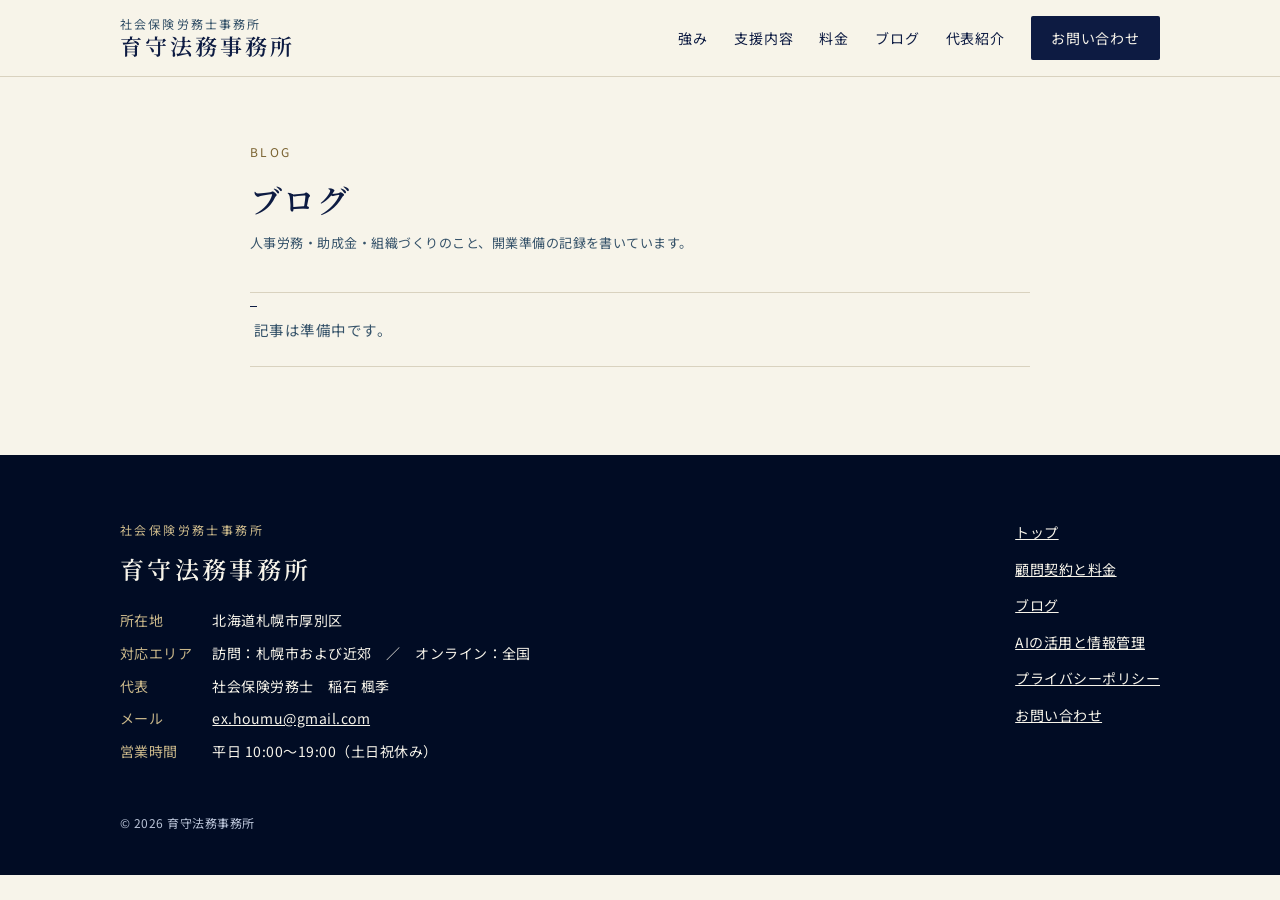
==== blog/index.html @ 2f94a92c "ブログの仕組みを追加（blog/src のMarkdownから blog/build.py で生成） Co-Authored-By: Claude Opus 5.5 <noreply@anthropi" ====
<!doctype html>
<html lang="ja">
<head>
<meta charset="utf-8">
<meta name="viewport" content="width=device-width, initial-scale=1">
<title>ブログ｜育守法務事務所</title>
<meta name="description" content="札幌の社会保険労務士事務所「育守法務事務所」のブログ。人事労務・助成金・組織づくりのことを書いています。">
<meta property="og:type" content="article">
<meta property="og:title" content="ブログ｜育守法務事務所">
<meta property="og:description" content="札幌の社会保険労務士事務所「育守法務事務所」のブログ。人事労務・助成金・組織づくりのことを書いています。">
<meta property="og:url" content="https://exhoumu.github.io/blog/">
<meta property="og:image" content="https://exhoumu.github.io/img/ogp.jpg">
<link rel="canonical" href="https://exhoumu.github.io/blog/">
<link rel="icon" type="image/png" href="../img/favicon.png">
<link rel="apple-touch-icon" href="../img/apple-touch-icon.png">
<link rel="preconnect" href="https://fonts.googleapis.com">
<link rel="preconnect" href="https://fonts.gstatic.com" crossorigin>
<link rel="stylesheet" href="https://fonts.googleapis.com/css2?family=Noto+Sans+JP:wght@400;500&amp;family=Noto+Serif+JP:wght@400;600&amp;display=swap">
<link rel="stylesheet" href="../css/site.css">
<style>
.bl{padding:64px 0 88px}
.bl .eb{margin:0;font-size:12px;letter-spacing:.2em;color:#7A6230}
.bl h1{font-family:'Noto Serif JP',serif;font-weight:600;font-size:32px;line-height:1.6;letter-spacing:.04em;margin:10px 0 6px}
.bl .date{font-size:13px;color:#355269;margin:0 0 36px}
.art{font-size:16.5px;line-height:2.05}
.art p{margin:0 0 1.5em}
.art h2{font-family:'Noto Serif JP',serif;font-weight:600;font-size:22px;line-height:1.6;margin:2.4em 0 .9em;padding-bottom:10px;border-bottom:1px solid #D9D2BF}
.art ul{margin:0 0 1.5em;padding-left:1.3em}
.art li{margin:.3em 0}
.art a{color:#0D1B42}
.cta{margin:56px 0 0;background:#0D1B42;color:#F7F4EA;padding:30px 32px}
.cta p{margin:0 0 16px;line-height:1.9}
.cta a.b{display:inline-flex;align-items:center;min-height:46px;padding:0 24px;background:#F7F4EA;color:#0D1B42;text-decoration:none;font-weight:500;letter-spacing:.06em}
.cta small{display:block;margin-top:12px;color:#B8C2D6;font-size:12.5px}
.by{margin:40px 0 0;display:flex;gap:18px;align-items:center;border-top:1px solid #D9D2BF;padding-top:24px}
.by img{width:72px;height:72px;object-fit:cover;border-radius:50%}
.by p{margin:0;font-size:14px;line-height:1.8}
.list{list-style:none;margin:0;padding:0;border-top:1px solid #D9D2BF}
.list li{border-bottom:1px solid #D9D2BF}
.list a{display:block;padding:24px 4px;text-decoration:none;color:#0D1B42}
.list .t{font-family:'Noto Serif JP',serif;font-weight:600;font-size:20px;line-height:1.6}
.list .d{font-size:13px;color:#355269}
.list .x{font-size:14.5px;color:#355269;margin-top:4px;line-height:1.8}
.back{margin:40px 0 0;font-size:14px}
@media (max-width:640px){.bl{padding:40px 0 64px}.bl h1{font-size:24px}.art{font-size:16px}.cta{padding:24px 20px}}
</style>
</head>
<body>
<div class="ik">
  <header class="hd">
    <div class="wrap">
      <a class="logo" href="../index.html"><small>社会保険労務士事務所</small><span>育守法務事務所</span></a>
      <nav class="nav" aria-label="メインメニュー">
        <a href="../index.html#strength">強み</a>
        <a href="../index.html#service">支援内容</a>
        <a href="../price.html">料金</a>
        <a href="../blog/">ブログ</a>
        <a href="../index.html#profile">代表紹介</a>
        <a class="btn" href="../index.html#contact">お問い合わせ</a>
      </nav>
    </div>
  </header>
  <main class="bl">
    <div class="wrap narrow">
      <p class="eb">BLOG</p>
      <h1>ブログ</h1>
      <p class="date">人事労務・助成金・組織づくりのこと、開業準備の記録を書いています。</p>
      <ul class="list"><li style="padding:24px 4px;color:#355269">記事は準備中です。</li></ul>
    </div>
  </main>
  <footer class="ft">
    <div class="wrap">
      <div class="cols">
        <div>
          <p style="margin: 0; font-size: 12px; letter-spacing: 0.2em; color: #C9B78A">社会保険労務士事務所</p>
          <p class="serif" style="margin: 4px 0 0; font-weight: 600; font-size: 24px; letter-spacing: 0.14em">育守法務事務所</p>
          <dl>
            <dt>所在地</dt><dd>北海道札幌市厚別区</dd>
            <dt>対応エリア</dt><dd>訪問：札幌市および近郊　／　オンライン：全国</dd>
            <dt>代表</dt><dd>社会保険労務士　稲石 楓季</dd>
            <dt>メール</dt><dd><a href="mailto:ex.houmu@gmail.com">ex.houmu@gmail.com</a></dd>
            <dt>営業時間</dt><dd>平日 10:00〜19:00（土日祝休み）</dd>
          </dl>
        </div>
        <nav aria-label="フッターメニュー">
          <a href="../index.html">トップ</a>
          <a href="../price.html">顧問契約と料金</a>
          <a href="./">ブログ</a>
          <a href="../policy.html#ai">AIの活用と情報管理</a>
          <a href="../policy.html">プライバシーポリシー</a>
          <a href="../index.html#contact">お問い合わせ</a>
        </nav>
      </div>
      <p style="margin: 48px 0 0; font-size: 12px; color: #B8C2D6">© 2026 育守法務事務所</p>
    </div>
  </footer>
</div>
</body>
</html>
---- css/site.css ----
/* 育守法務事務所 Webサイト 共通スタイル */
html{scroll-behavior:smooth;scroll-padding-top:90px}
body{margin:0;background:#F7F4EA}
a{color:#0D1B42}a:hover{color:#355269}
img{max-width:100%}
.ik{font-family:'Noto Sans JP',sans-serif;color:#0D1B42;background:#F7F4EA;font-size:16px;line-height:1.9;letter-spacing:0.03em}
.ik *{box-sizing:border-box}
.wrap{max-width:1120px;margin:0 auto;padding:0 40px}
.wrap.narrow{max-width:860px}
.serif{font-family:'Noto Serif JP',serif}

/* ヘッダー */
.hd{position:sticky;top:0;z-index:5;background:rgba(247,244,234,0.96);border-bottom:1px solid #D9D2BF}
.hd .wrap{display:flex;justify-content:space-between;align-items:center;gap:24px;min-height:76px;flex-wrap:wrap}
.logo{display:flex;flex-direction:column;text-decoration:none;line-height:1.3}
.logo small{font-size:12px;letter-spacing:0.18em;color:#355269}
.logo span{font-family:'Noto Serif JP',serif;font-weight:600;font-size:22px;letter-spacing:0.14em;color:#0D1B42}
.nav{display:flex;gap:26px;align-items:center;flex-wrap:wrap;font-size:14px}
.nav a{text-decoration:none;letter-spacing:0.06em}

/* ボタン */
.btn{display:inline-flex;align-items:center;justify-content:center;min-height:48px;padding:0 26px;background:#0D1B42;color:#F7F4EA !important;text-decoration:none;font-size:15px;letter-spacing:0.08em;border-radius:2px}
.btn:hover{background:#16264F}
.btn.line{background:transparent;color:#0D1B42 !important;border:1px solid #0D1B42}
.btn.line:hover{background:#FCFBF5}
.btn.light{background:#F7F4EA;color:#0D1B42 !important}
.btn.light:hover{background:#FCFBF5}
.nav .btn{min-height:44px;padding:0 20px;font-size:14px}

/* 見出し・本文 */
.sec{padding:112px 0}
.eyebrow{font-family:'Noto Serif JP',serif;font-size:13px;letter-spacing:0.24em;color:#7A6230;margin:0 0 12px}
.h1{font-family:'Noto Serif JP',serif;font-weight:600;font-size:30px;letter-spacing:0.06em;margin:0 0 28px;line-height:1.5}
.h2{font-family:'Noto Serif JP',serif;font-weight:600;font-size:32px;line-height:1.5;letter-spacing:0.06em;margin:0 0 20px}
.h3{font-family:'Noto Serif JP',serif;font-weight:600;font-size:20px;letter-spacing:0.05em;margin:0 0 14px}
.lead{font-size:17px;line-height:2;color:#355269;margin:0}
.nt{margin:0;font-size:13px;line-height:1.75;color:#355269}
.rule{border:0;border-top:1px solid #C9B78A;margin:0}
.deep{background:#0D1B42;color:#F7F4EA}
.deep .eyebrow{color:#C9B78A}
.deep .lead{color:#B8C2D6}

/* カード・リスト */
.grid3{display:grid;grid-template-columns:repeat(3,1fr);gap:24px}
.card{background:#FCFBF5;border-top:2px solid #0D1B42;padding:28px 28px 30px}
.card h3{font-family:'Noto Serif JP',serif;font-weight:600;font-size:19px;margin:6px 0 14px;letter-spacing:0.04em;line-height:1.6}
.num{font-family:'Noto Serif JP',serif;font-size:14px;color:#7A6230;letter-spacing:0.1em}
.list{margin:0;padding:0;list-style:none;display:flex;flex-direction:column;gap:8px}
.list li{font-size:14.5px;line-height:1.75;padding-left:16px;position:relative}
.list li::before{content:"";position:absolute;left:0;top:0.9em;width:7px;height:1px;background:#0D1B42}
.price{font-family:'Noto Serif JP',serif;font-weight:600;font-size:30px;margin:10px 0 0}
.price small{font-family:'Noto Sans JP',sans-serif;font-weight:400;font-size:14px;margin-left:4px}

/* 強み */
.str-row{display:grid;grid-template-columns:48px 300px 1fr;gap:16px;align-items:baseline;padding:22px 0;border-bottom:1px solid #D9D2BF}
.str-row .num{font-size:18px}
.str-row h3{font-family:'Noto Serif JP',serif;font-weight:600;font-size:19px;margin:0;letter-spacing:0.04em}
.str-row p{margin:0;font-size:15.5px;line-height:1.85}

/* お問い合わせフォーム */
.form-box{margin-top:40px;background:#F7F4EA;border-radius:2px;overflow:hidden}
.form-box iframe{display:block;width:100%;height:1750px;border:0}

/* 料金ページ */
.page-sub .sec{padding:88px 0}
.page-sub .h2{font-size:28px;margin-bottom:18px}
.page-sub .card{padding:28px 26px 30px;display:flex;flex-direction:column;gap:14px}
.page-sub .card h3{font-size:20px;margin:0}
.page-sub .price{margin:0}
.tbl{width:100%;border-collapse:collapse;font-size:15px}
.tbl th,.tbl td{border-bottom:1px solid #D9D2BF;padding:12px 14px;text-align:left;vertical-align:top}
.tbl td.r{text-align:right;white-space:nowrap;font-variant-numeric:tabular-nums}
.tbl thead th{background:#0D1B42;color:#F7F4EA;font-family:'Noto Serif JP',serif;font-weight:600}
.scroll{overflow-x:auto}
.two{display:grid;grid-template-columns:1fr 1fr;gap:48px}
.basis{background:#0D1B42;color:#F7F4EA;padding:26px 32px;display:grid;grid-template-columns:120px 1fr;gap:10px 20px;font-size:15px;line-height:1.85}
.basis .lbl{font-family:'Noto Serif JP',serif;font-weight:600;color:#C9B78A}
.cond{counter-reset:c;margin:0;padding:0;list-style:none;display:flex;flex-direction:column;border-top:1px solid #D9D2BF}
.cond li{padding:20px 0 20px 52px;border-bottom:1px solid #D9D2BF;position:relative}
.cond li::before{counter-increment:c;content:counter(c);position:absolute;left:0;top:18px;font-family:'Noto Serif JP',serif;font-size:22px;color:#7A6230}
.cond h4{font-family:'Noto Serif JP',serif;font-weight:600;font-size:17px;margin:0 0 6px}
.cond p{margin:0;font-size:15px;line-height:1.85}

/* ポリシーページ */
.doc p{margin:0 0 18px}
.doc h3{font-family:'Noto Serif JP',serif;font-weight:600;font-size:18px;margin:36px 0 10px;padding-top:20px;border-top:1px solid #D9D2BF}
.doc ul{margin:0 0 18px;padding-left:1.4em}
.doc li{margin-bottom:4px}

/* フッター */
.ft{background:#010C24;color:#F7F4EA;padding:64px 0 40px;font-size:14px}
.ft a{color:#F7F4EA}
.ft .cols{display:flex;justify-content:space-between;gap:40px;flex-wrap:wrap}
.ft dl{display:grid;grid-template-columns:auto 1fr;gap:6px 20px;margin:16px 0 0}
.ft dt{color:#C9B78A}
.ft dd{margin:0}
.ft nav{display:flex;flex-direction:column;gap:10px}

/* スマートフォン */
@media (max-width:860px){
.wrap{padding:0 22px}
.sec,.page-sub .sec{padding:68px 0}
.h2,.page-sub .h2{font-size:22px}
.hd{position:relative}
.hd .wrap{min-height:0;padding-top:12px;padding-bottom:12px;gap:10px}
.h1{font-size:24px}
.grid3,.two{grid-template-columns:1fr}
.hero-grid{grid-template-columns:1fr !important}
.hero h1{font-size:30px !important}
.hero{padding:56px 0 48px !important}
.nav{gap:12px 16px;font-size:13px}
.prof{grid-template-columns:1fr !important}
.str-row{grid-template-columns:32px 1fr;gap:6px 12px}
.str-row p{grid-column:2}
.basis{grid-template-columns:1fr;gap:4px;padding:22px}
.basis .lbl{margin-top:10px}
.form-box iframe{height:1900px}
.pc-only{display:none}
}
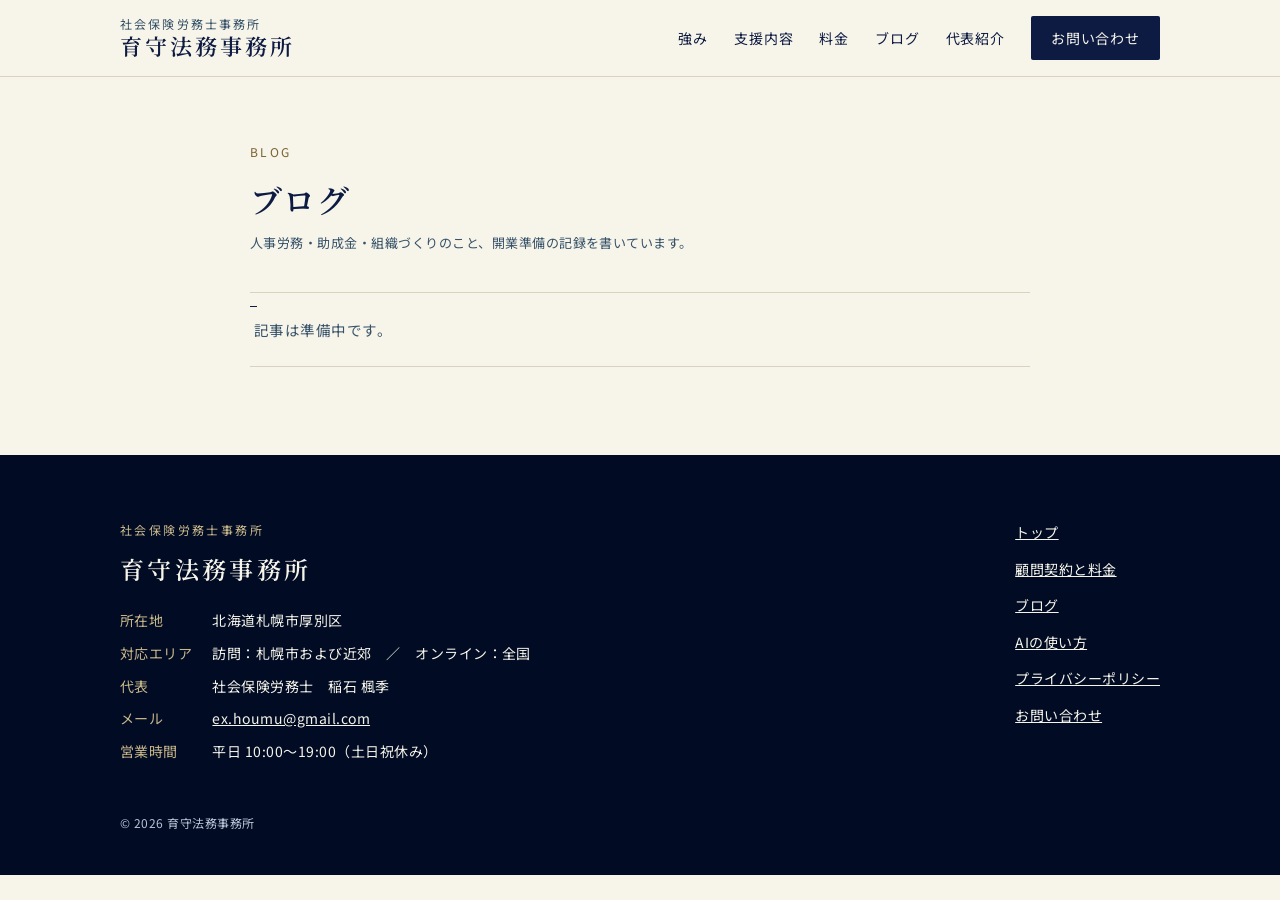
==== commit 774813f0: "AIの使い方のページを追加（使うこと・任せないこととその理由・個人情報の扱い）、各ページからリンク。年次手続きパックは給与計算のご依頼が必要に Co-Authored-By: Claude Opus " ====
--- a/blog/index.html
+++ b/blog/index.html
@@ -86,7 +86,7 @@
           <a href="../index.html">トップ</a>
           <a href="../price.html">顧問契約と料金</a>
           <a href="./">ブログ</a>
-          <a href="../policy.html#ai">AIの活用と情報管理</a>
+          <a href="../ai.html">AIの使い方</a>
           <a href="../policy.html">プライバシーポリシー</a>
           <a href="../index.html#contact">お問い合わせ</a>
         </nav>
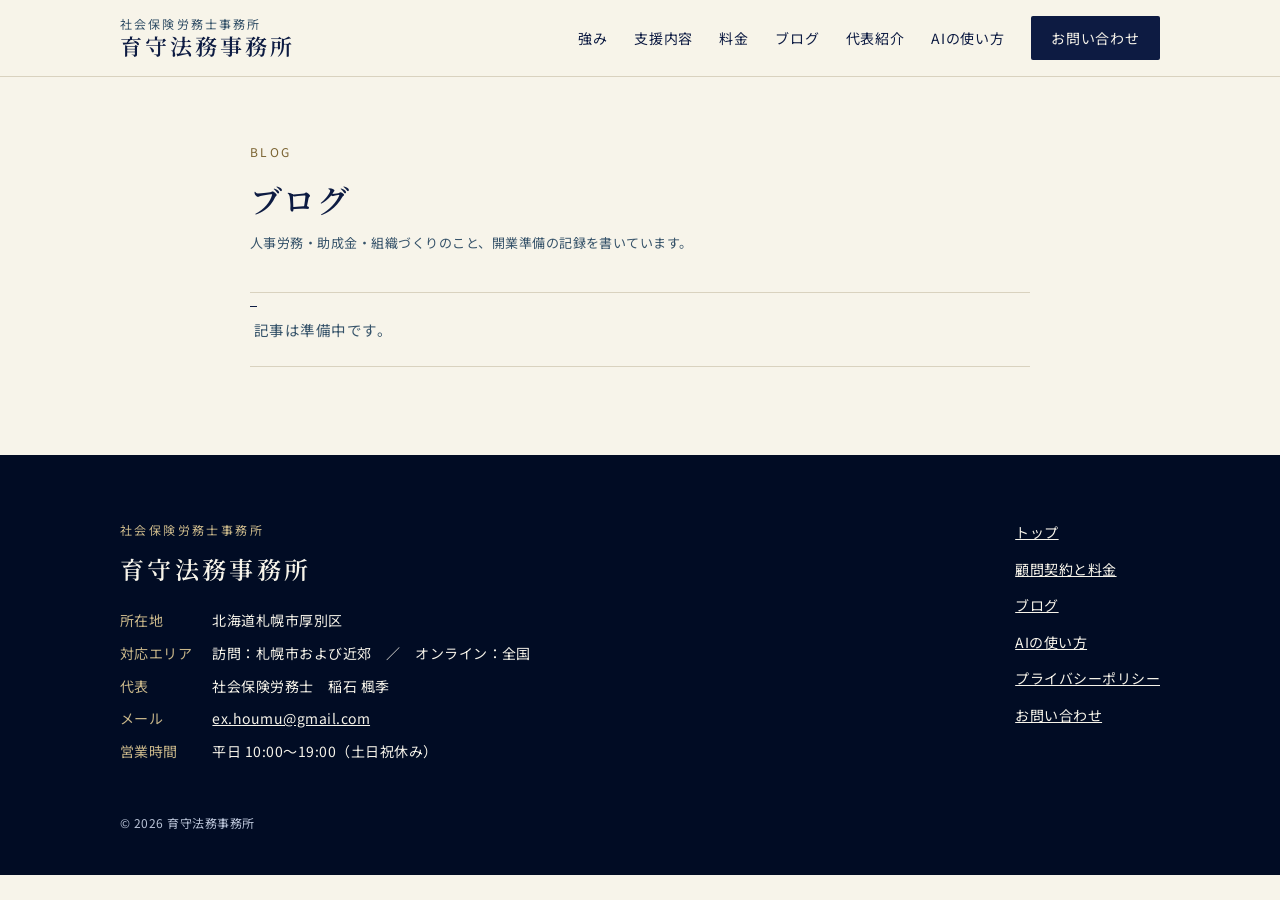
==== commit 2b1b1ef3: "メニューに「AIの使い方」を追加、料金のご案内にAIの使い方のページを追加（資料請求PDF更新） Co-Authored-By: Claude Opus 5.5 <noreply@anthropic." ====
--- a/blog/index.html
+++ b/blog/index.html
@@ -56,6 +56,7 @@
         <a href="../price.html">料金</a>
         <a href="../blog/">ブログ</a>
         <a href="../index.html#profile">代表紹介</a>
+        <a href="../ai.html">AIの使い方</a>
         <a class="btn" href="../index.html#contact">お問い合わせ</a>
       </nav>
     </div>
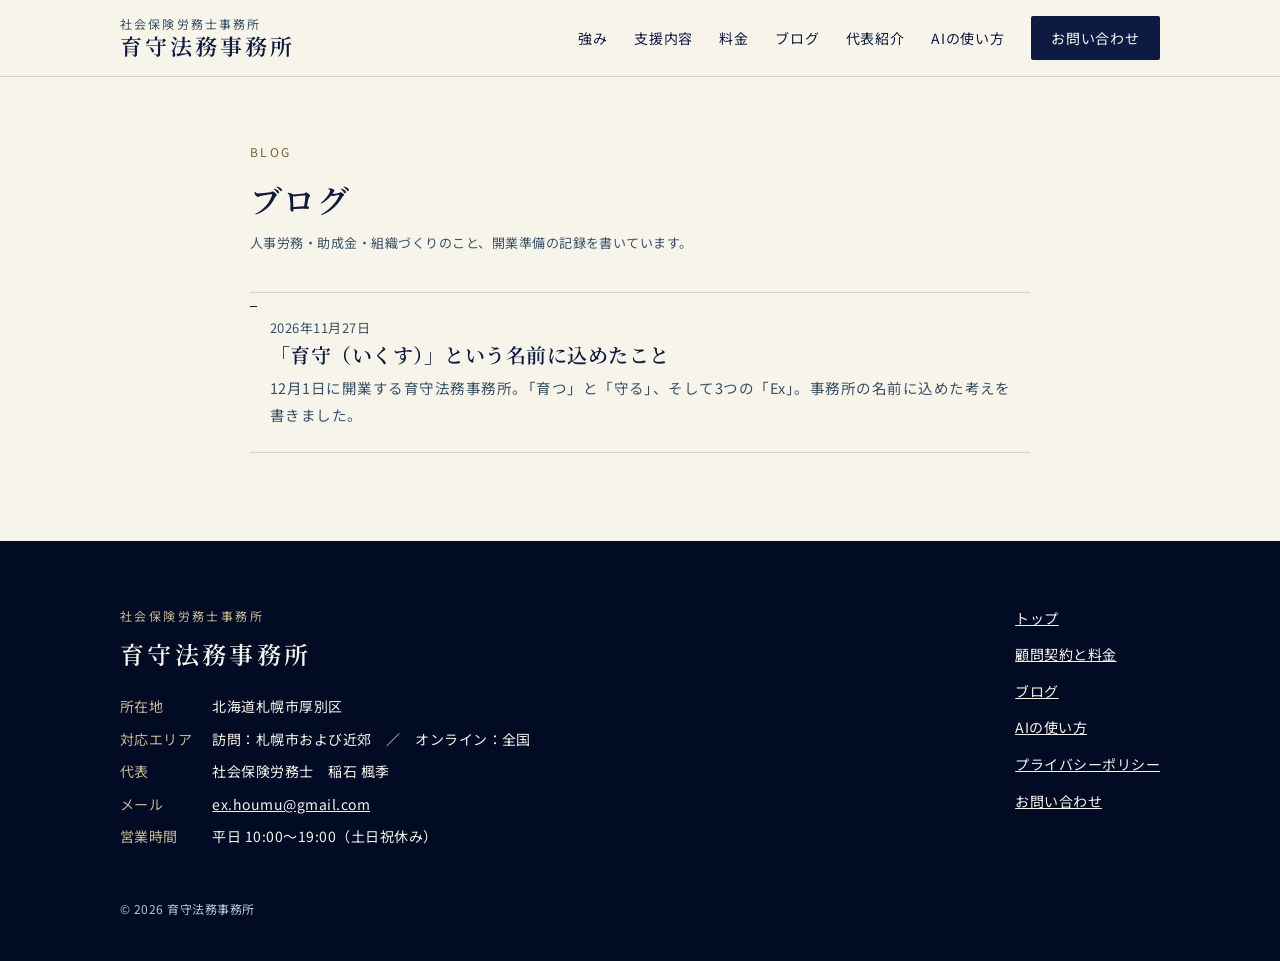
==== commit b17b66cf: "ブログ公開：「育守（いくす）」という名前に込めたこと／資料請求PDFのレポートのページを新しい見本の形に Co-Authored-By: Claude Opus 5.5 <noreply@anthro" ====
--- a/blog/index.html
+++ b/blog/index.html
@@ -66,7 +66,7 @@
       <p class="eb">BLOG</p>
       <h1>ブログ</h1>
       <p class="date">人事労務・助成金・組織づくりのこと、開業準備の記録を書いています。</p>
-      <ul class="list"><li style="padding:24px 4px;color:#355269">記事は準備中です。</li></ul>
+      <ul class="list"><li><a href="namae.html"><div class="d">2026年11月27日</div><div class="t">「育守（いくす）」という名前に込めたこと</div><div class="x">12月1日に開業する育守法務事務所。「育つ」と「守る」、そして3つの「Ex」。事務所の名前に込めた考えを書きました。</div></a></li></ul>
     </div>
   </main>
   <footer class="ft">
